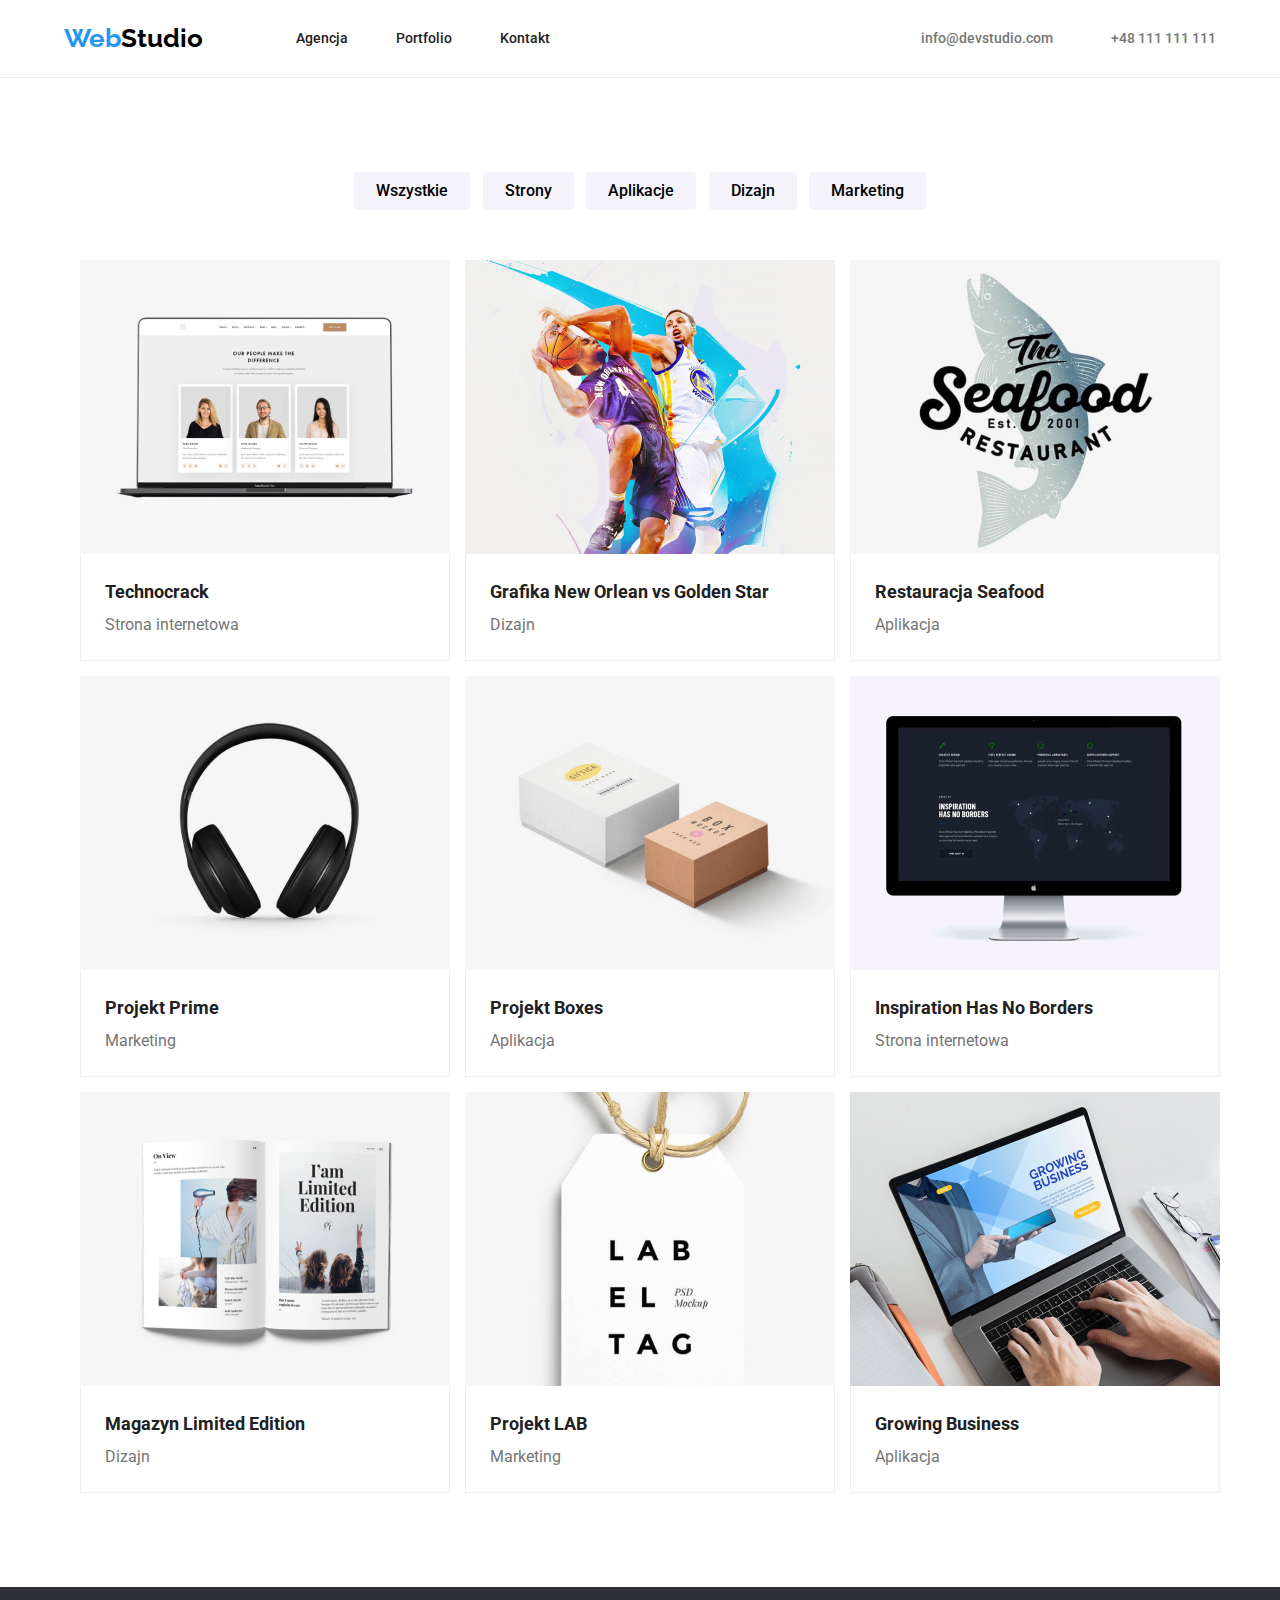
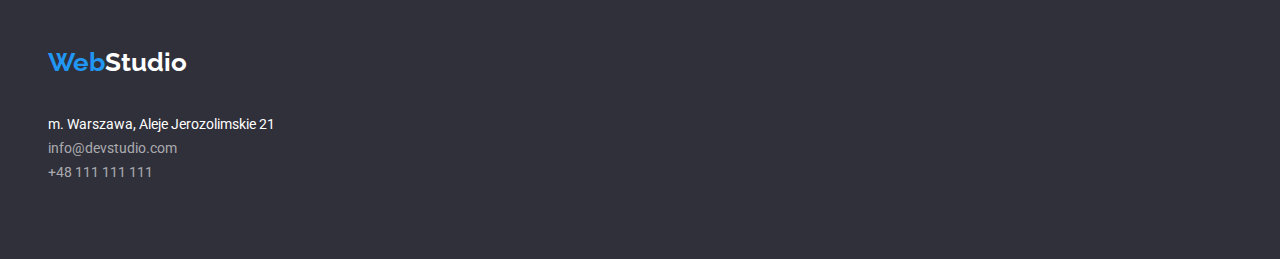
==== portfolio.html @ 22700892 "Homework 4" ====
<!DOCTYPE html>
<html lang="pl">
  <head>
    <meta charset="UTF-8" />
    <meta
      name="description"
      content="Efektywne Rozwiązania Dla Waszego Biznesu"
    />
    <title>Web Studio - Portfolio</title>
    <link
      rel="stylesheet"
      href="https://cdnjs.cloudflare.com/ajax/libs/modern-normalize/1.0.0/modern-normalize.min.css"
    />
    <link
      href="https://fonts.googleapis.com/css2?family=Raleway:wght@700&family=Roboto:wght@400;500;700;900&display=swap"
      rel="stylesheet"
    />
    <link rel="stylesheet" href="css/styles.css" />
  </head>

  <body>
    <header class="header-text container">
      <a href="index.html"
        ><span class="logo web">Web</span
        ><span class="logo studio">Studio</span></a
      >
      <nav>
        <ul class="header-navigation">
          <li><a href="index.html">Agencja</a></li>
          <li><a href="portfolio.html">Portfolio</a></li>
          <li><a href="#kontakt">Kontakt</a></li>
        </ul>
      </nav>
      <ul class="header-address">
        <li>
          <a class="contact" href="mailto:info@devstudio.com"
            >info@devstudio.com</a
          >
        </li>
        <li><a class="contact" href="tel:+48111111111">+48 111 111 111</a></li>
      </ul>
    </header>
    <main class="container">
      <section class="section">
        <ul class="portfolio-button">
          <li>
            <button type="button" class="button-main">Wszystkie</button>
          </li>
          <li><button type="button" class="button-main">Strony</button></li>
          <li>
            <button type="button" class="button-main">Aplikacje</button>
          </li>
          <li><button type="button" class="button-main">Dizajn</button></li>
          <li>
            <button type="button" class="button-main">Marketing</button>
          </li>
        </ul>
        <ul class="imagedecor-two">
          <li>
            <figure>
              <img
                src="images/img1portfolio.jpg"
                width="370"
                height="294"
                alt="laptop"
              />
              <figcaption>
                <h3>Technocrack</h3>
                <p>Strona internetowa</p>
              </figcaption>
            </figure>
          </li>
          <li>
            <figure>
              <img
                src="images/img2portfolio.jpg"
                width="370"
                height="294"
                alt="koszykarze"
              />
              <figcaption>
                <h3>Grafika New Orlean vs Golden Star</h3>
                <p>Dizajn</p>
              </figcaption>
            </figure>
          </li>
          <li>
            <figure>
              <img
                src="images/img3portfolio.jpg"
                width="370"
                height="294"
                alt="logo restauracji"
              />
              <figcaption>
                <h3>Restauracja Seafood</h3>
                <p>Aplikacja</p>
              </figcaption>
            </figure>
          </li>
          <li>
            <figure>
              <img
                src="images/img4portfolio.jpg"
                width="370"
                height="294"
                alt="słuchawki"
              />
              <figcaption>
                <h3>Projekt Prime</h3>
                <p>Marketing</p>
              </figcaption>
            </figure>
          </li>
          <li>
            <figure>
              <img
                src="images/img5portfolio.jpg"
                width="370"
                height="294"
                alt="kartonowe pudełka"
              />
              <figcaption>
                <h3>Projekt Boxes</h3>
                <p>Aplikacja</p>
              </figcaption>
            </figure>
          </li>
          <li>
            <figure>
              <img
                src="images/img6portfolio.jpg"
                width="370"
                height="294"
                alt="laptop"
              />
              <figcaption>
                <h3>Inspiration Has No Borders</h3>
                <p>Strona internetowa</p>
              </figcaption>
            </figure>
          </li>
          <li>
            <figure>
              <img
                src="images/img7portfolio.jpg"
                width="370"
                height="294"
                alt="gazeta"
              />
              <figcaption>
                <h3>Magazyn Limited Edition</h3>
                <p>Dizajn</p>
              </figcaption>
            </figure>
          </li>
          <li>
            <figure>
              <img
                src="images/img8portfolio.jpg"
                width="370"
                height="294"
                alt="przywieszka"
              />
              <figcaption>
                <h3>Projekt LAB</h3>
                <p>Marketing</p>
              </figcaption>
            </figure>
          </li>
          <li>
            <figure>
              <img
                src="images/img9portfolio.jpg"
                width="370"
                height="294"
                alt="laptop"
              />
              <figcaption>
                <h3>Growing Business</h3>
                <p>Aplikacja</p>
              </figcaption>
            </figure>
          </li>
        </ul>
      </section>
    </main>
    <footer class="footer-style container">
      <div class="content-width">
        <a href="index.html"
          ><span class="logo web">Web</span
          ><span class="logo studio-second">Studio</span></a
        >
        <address id="kontakt">
          <ul class="footer-address">
            <li>m. Warszawa, Aleje Jerozolimskie 21</li>
            <li>
              <a class="contact-footer" href="mailto:info@devstudio.com"
                >info@devstudio.com</a
              >
            </li>
            <li>
              <a class="contact-footer" href="tel:+48111111111"
                >+48 111 111 111</a
              >
            </li>
          </ul>
        </address>
      </div>
    </footer>
  </body>
</html>
---- css/styles.css ----
:root {
  --text-color: rgba(33, 33, 33, 1);
  --text-color-second: rgba(117, 117, 117, 1);
  --text-color-third: rgba(255, 255, 255, 1);
  --text-color-fourth: rgba(255, 255, 255, 0.6);
  --mark-color: rgba(33, 150, 243, 1);
  --studio-color: rgba(0, 0, 0, 1);
  --background-second: rgba(47, 48, 58, 1);
  --button-color: rgba(245, 244, 250, 1);
  --border-header: rgba(236, 236, 236, 1);
}

body {
  font-family: "Roboto", sans-serif;
  color: var(--text-color);
}

a {
  text-decoration: none;
  color: inherit;
}

a:hover,
a:focus {
  color: var(--mark-color);
}

.container > .section > .motto {
  width: 1200px;
  margin: 0 auto;
}

.content-width {
  max-width: 1200px;
  margin: 0 auto;
}

.logo {
  font-family: "Raleway", sans-serif;
  font-size: 26px;
  font-weight: 700;
  line-height: 1.19;
  text-decoration: none;
}

.web {
  color: var(--mark-color);
}

.studio {
  color: var(--studio-color);
}

.studio-second {
  color: var(--text-color-third);
}

.header-text {
  display: flex;
  margin: 0 auto;
  padding: 16px 21px 17px 21px;
  justify-content: center;
  align-items: center;
  border-bottom: 1px var(--border-header) solid;
  font-size: 14px;
  font-weight: 500;
  line-height: 1.17;
}

.header-navigation {
  display: flex;
  width: 347px;
  justify-content: space-between;
  padding: 0 0 0 93px;
  list-style: none;
}

.header-address {
  display: flex;
  width: 666px;
  padding: 0 0 0 371px;
  justify-content: space-between;
  list-style: none;
  /*
    border-color: rgb(0, 0, 0);
  border-width: 1px;
  border-style: dashed;*/
}

.contact {
  color: var(--text-color-second);
}

.section {
  padding: 94px 0 94px 0;
}

.section-two {
  padding: 0 0 94px 0;
}

.portfolio-button {
  display: flex;
  margin: 0 auto;
  padding: 0 0 50px 0;
  max-width: 572px;
  list-style: none;
  justify-content: space-between;
  /*border-color: pink;
  border-width: 1px;
  border-style: dashed;*/
}

.button-main {
  background-color: var(--button-color);
  padding: 6px 22px 6px 22px;
  border-style: none;
  border-radius: 4px;
  font-weight: 500;
  font-size: 16px;
  line-height: 1.62;
  cursor: pointer;
}

.button-main:hover,
.button-main:focus {
  background-color: var(--mark-color);
  padding: 6px 22px 6px 22px;
  border-radius: 4px;
  font-weight: 500;
  font-size: 16px;
  line-height: 1.62;
  color: var(--text-color-third);
  box-shadow: 0px 3px 1px rgba(0, 0, 0, 0.1), 0px 1px 2px rgba(0, 0, 0, 0.08),
    0px 2px 2px rgba(0, 0, 0, 0.12);
}

.footer-style {
  padding: 60px 0 60px 15px;
  margin: 0 auto;
  background-color: var(--background-second);
  color: var(--text-color-third);
  font-size: 14px;
  line-height: 1.71;
}

.footer-address {
  list-style: none;
  padding: 20px 0 0 0;
}

.contact-footer {
  color: var(--text-color-fourth);
}

#kontakt {
  font-style: normal;
  list-style: none;
}

.motto {
  padding: 200px 0 200px 0;
  background-color: var(--background-second);
  text-align: center;
}

.motto h1 {
  max-width: 696px;
  padding: 0 20px 30px 20px;
  color: var(--text-color-third);
  margin: auto;
  font-size: 44px;
  font-weight: 900;
  line-height: 1.36;
  text-transform: uppercase;
  text-align: center;
}

.button-alternative {
  background-color: var(--mark-color);
  width: 200px;
  height: 50px;
  box-shadow: 0px 4px 4px rgba(0, 0, 0, 0.15);
  border: none;
  border-radius: 4px;
  font-weight: 700;
  font-size: 16px;
  line-height: 1.87;
  color: var(--text-color-third);
  cursor: pointer;
}

.text-main {
  display: flex;
  margin: 0 auto;
  padding: 0;
  max-width: 1170px;
  list-style: none;
}

.text-main li:nth-child(-n + 3) {
  padding: 0 30px 0 0;
}

.header-third {
  margin: 0;
  font-size: 14px;
  font-weight: 700;
  line-height: 1.17;
  text-transform: uppercase;
}

.text-main-item {
  margin: 0;
  padding: 10px 0 0 0;
  font-size: 14px;
  line-height: 1.71;
  color: var(--text-color-second);
}

.header-second {
  margin: 0;
  font-size: 36px;
  font-weight: 700;
  line-height: 1.17;
  text-align: center;
}

.section-two-pictures {
  list-style: none;
  display: flex;
  padding: 50px 15px 0 15px;
  margin: 0 auto;
  justify-content: space-between;
}

#agencja {
  background-color: var(--button-color);
}

.imagedecor-one figure {
  background-color: var(--text-color-third);
  margin: 0;
  width: 270px;
  height: 368px;
  box-shadow: 0px 1px 3px rgba(0, 0, 0, 0.12), 0px 1px 1px rgba(0, 0, 0, 0.14),
    0px 2px 1px rgba(0, 0, 0, 0.2);
  border-radius: 0px 0px 4px 4px;
  font-size: 16px;
  font-weight: 500;
  line-height: 1.18;
  text-align: center;
}

.imagedecor-one {
  display: flex;
  list-style: none;
  margin: 0 auto;
  padding: 50px 15px 0 15px;
  justify-content: space-between;
}

.text-image p {
  font-size: 16px;
  font-weight: 400;
  line-height: 1.18;
  color: var(--text-color-second);
}

.imagedecor-two {
  display: flex;
  flex-wrap: wrap;
  gap: 15px;
  list-style: none;
  margin: 0 auto;
  max-width: 1200px;
}

.imagedecor-two figure {
  background-color: var(--text-color-third);
  margin: 0;
  width: 370px;
}

.imagedecor-two figcaption {
  border-left: 1px solid rgb(238, 238, 238);
  border-bottom: 1px solid rgb(238, 238, 238);
  border-right: 1px solid rgb(238, 238, 238);
  margin: 0;
  padding: 20px 24px 20px 24px;
}

.imagedecor-two img {
  display: block;
}

.imagedecor-two h3 {
  font-size: 18px;
  font-weight: 700;
  line-height: 2;
  margin: 0;
}

.imagedecor-two p {
  font-size: 16px;
  font-weight: 400;
  line-height: 1.87;
  margin: 0;
  color: var(--text-color-second);
}
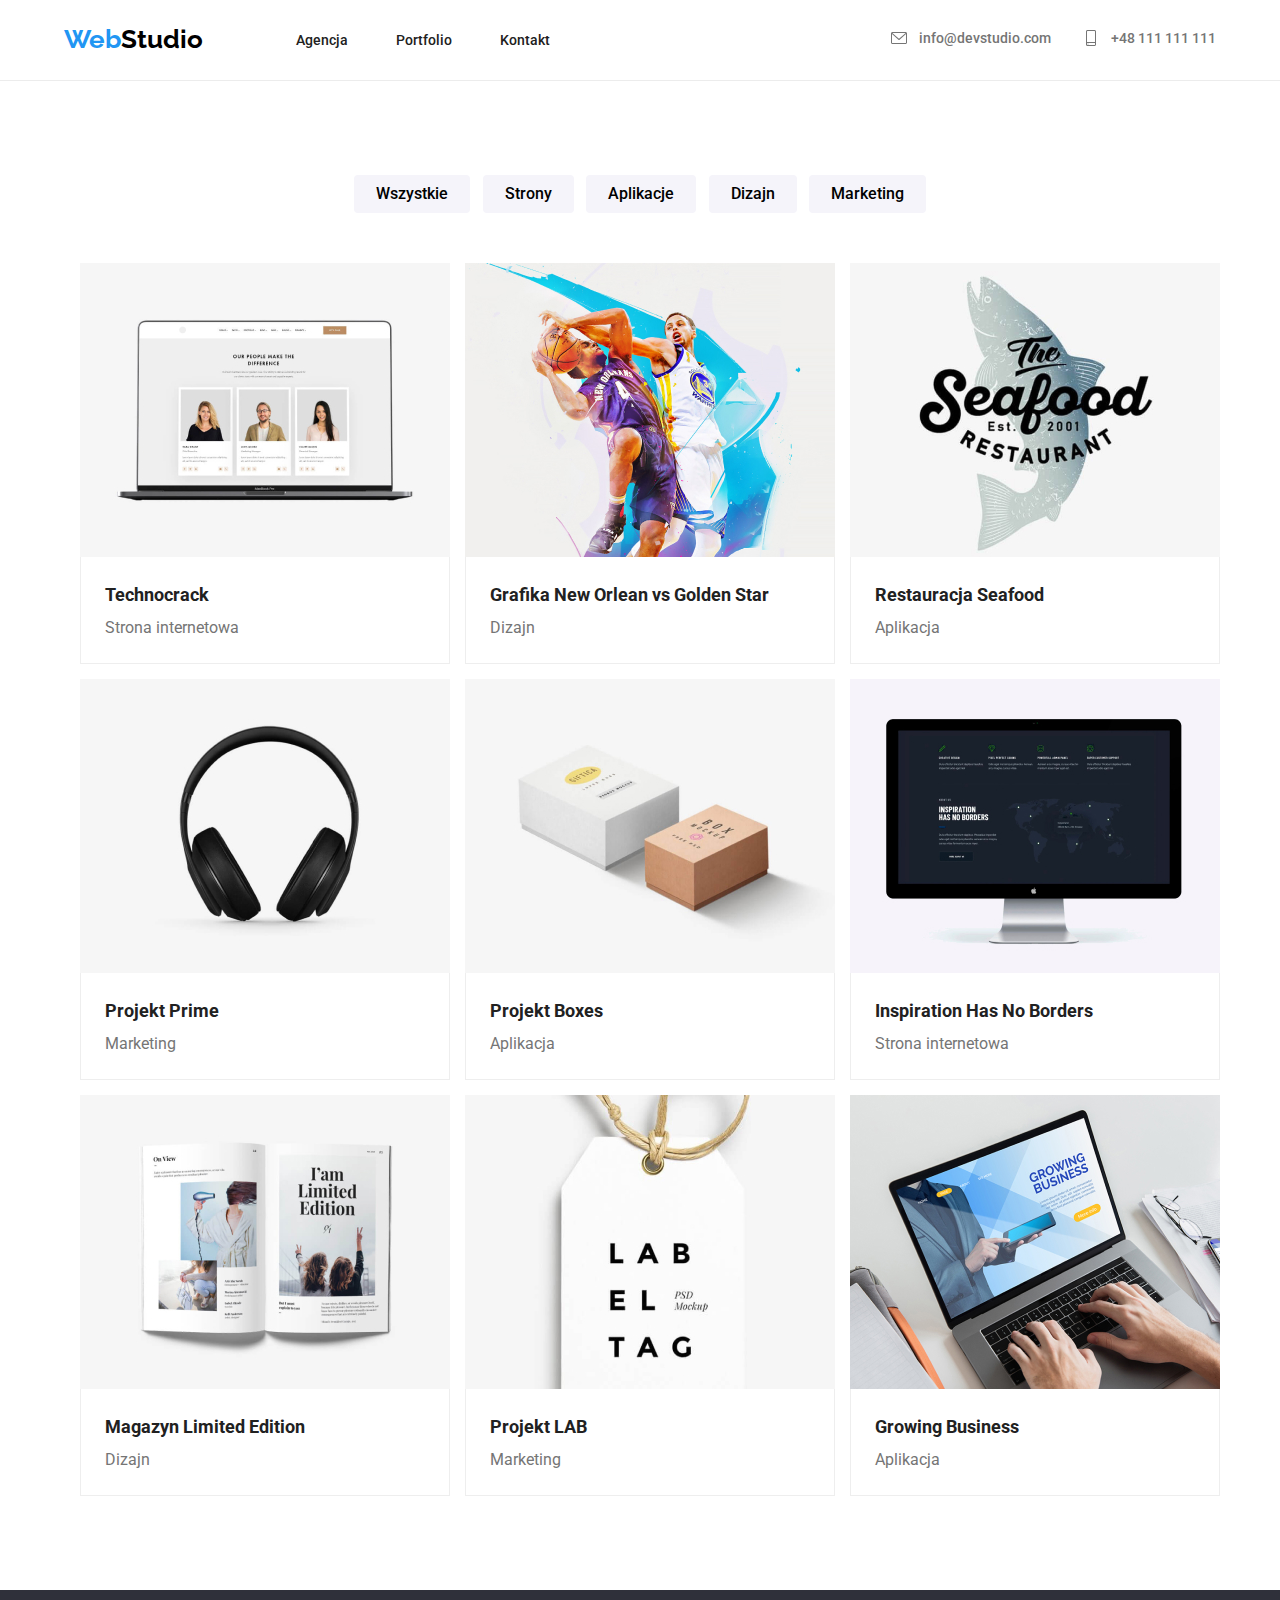
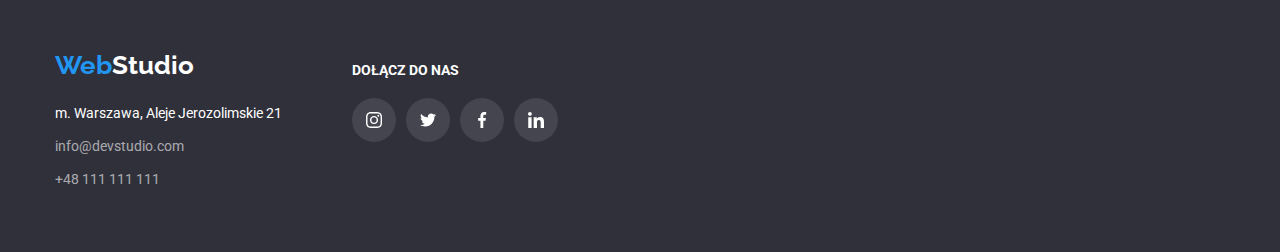
==== commit 909625a3: "homework finished" ====
--- a/portfolio.html
+++ b/portfolio.html
@@ -33,9 +33,23 @@
       </nav>
       <ul class="header-address">
         <li>
-          <a class="contact" href="mailto:info@devstudio.com"
-            >info@devstudio.com</a
+          <a class="contact" href="mailto:info@devstudio.com">
+            <svg class="icon-header">
+              <use href="./images/icons.svg#icon-envelope"></use>
+            </svg>
+          </a>
+        </li>
+        <li>
+          <a class="contact" href="mailto:info@devstudio.com">
+            info@devstudio.com</a
           >
+        </li>
+        <li>
+          <a class="contact" href="tel:+48111111111">
+            <svg class="icon-header smartphone">
+              <use href="./images/icons.svg#icon-smartphone"></use>
+            </svg>
+          </a>
         </li>
         <li><a class="contact" href="tel:+48111111111">+48 111 111 111</a></li>
       </ul>
@@ -186,26 +200,85 @@
       </section>
     </main>
     <footer class="footer-style container">
-      <div class="content-width">
-        <a href="index.html"
-          ><span class="logo web">Web</span
-          ><span class="logo studio-second">Studio</span></a
-        >
-        <address id="kontakt">
-          <ul class="footer-address">
-            <li>m. Warszawa, Aleje Jerozolimskie 21</li>
-            <li>
-              <a class="contact-footer" href="mailto:info@devstudio.com"
-                >info@devstudio.com</a
-              >
-            </li>
-            <li>
-              <a class="contact-footer" href="tel:+48111111111"
-                >+48 111 111 111</a
-              >
+      <div class="footer-content-width">
+        <section class="content-footer-one">
+          <a href="index.html"
+            ><span class="logo web">Web</span
+            ><span class="logo studio-second">Studio</span></a
+          >
+          <address id="kontakt">
+            <ul class="footer-address">
+              <li>m. Warszawa, Aleje Jerozolimskie 21</li>
+              <li>
+                <a class="contact-footer" href="mailto:info@devstudio.com"
+                  >info@devstudio.com</a
+                >
+              </li>
+              <li>
+                <a class="contact-footer" href="tel:+48111111111"
+                  >+48 111 111 111</a
+                >
+              </li>
+            </ul>
+          </address>
+        </section>
+        <section class="content-footer-two">
+          <h3 class="header-third footer-address">dołącz do nas</h3>
+          <ul class="footer-icons">
+            <li>
+              <a
+                href="https://www.instagram.com/"
+                target="_blank"
+                rel="noreferrer noopener"
+              >
+                <div class="icon-footer-background">
+                  <svg class="icon-footer">
+                    <use href="./images/icons.svg#icon-instagram"></use>
+                  </svg>
+                </div>
+              </a>
+            </li>
+            <li>
+              <a
+                href="https://twitter.com/"
+                target="_blank"
+                rel="noreferrer noopener"
+              >
+                <div class="icon-footer-background">
+                  <svg class="icon-footer">
+                    <use href="./images/icons.svg#icon-twitter"></use>
+                  </svg>
+                </div>
+              </a>
+            </li>
+            <li>
+              <a
+                href="https://www.facebook.com/"
+                target="_blank"
+                rel="noreferrer noopener"
+              >
+                <div class="icon-footer-background">
+                  <svg class="icon-footer">
+                    <use href="./images/icons.svg#icon-facebook"></use>
+                  </svg>
+                </div>
+              </a>
+            </li>
+            <li>
+              <a
+                href="https://www.linkedin.com/"
+                target="_blank"
+                rel="noreferrer noopener"
+              >
+                <div class="icon-footer-background">
+                  <svg class="icon-footer">
+                    <use href="./images/icons.svg#icon-linkedin"></use>
+                  </svg>
+                </div>
+              </a>
             </li>
           </ul>
-        </address>
+        </section>
       </div>
     </footer>
   </body>
--- a/css/styles.css
+++ b/css/styles.css
@@ -8,6 +8,7 @@
   --background-second: rgba(47, 48, 58, 1);
   --button-color: rgba(245, 244, 250, 1);
   --border-header: rgba(236, 236, 236, 1);
+  --icon-team-color: rgba(175, 177, 184, 1);
 }
 
 body {
@@ -33,6 +34,9 @@
 .content-width {
   max-width: 1200px;
   margin: 0 auto;
+  /* border-color: pink;
+  border-width: 1px;
+  border-style: dashed; */
 }
 
 .logo {
@@ -78,17 +82,19 @@
 .header-address {
   display: flex;
   width: 666px;
-  padding: 0 0 0 371px;
-  justify-content: space-between;
-  list-style: none;
-  /*
-    border-color: rgb(0, 0, 0);
-  border-width: 1px;
-  border-style: dashed;*/
+  padding: 0 0 0 325px;
+  justify-content: flex-end;
+  list-style: none;
+  align-items: flex-start;
 }
 
 .contact {
   color: var(--text-color-second);
+  padding: 0 0 0 10px;
+
+  /* border-color: rgb(0, 0, 0);
+  border-width: 1px;
+  border-style: dashed; */
 }
 
 .section {
@@ -136,21 +142,27 @@
 }
 
 .footer-style {
-  padding: 60px 0 60px 15px;
+  display: flex;
   margin: 0 auto;
   background-color: var(--background-second);
   color: var(--text-color-third);
   font-size: 14px;
   line-height: 1.71;
+  /* border-color: pink;
+  border-width: 1px;
+  border-style: dashed; */
 }
 
 .footer-address {
   list-style: none;
   padding: 20px 0 0 0;
+  margin: 0;
 }
 
 .contact-footer {
+  display: block;
   color: var(--text-color-fourth);
+  padding: 9px 0 0 0;
 }
 
 #kontakt {
@@ -160,7 +172,13 @@
 
 .motto {
   padding: 200px 0 200px 0;
-  background-color: var(--background-second);
+  background-image: linear-gradient(
+      to bottom,
+      rgba(47, 48, 58, 0.4),
+      rgba(47, 48, 58, 0.4)
+    ),
+    url(/images/imgbackground.jpg);
+  background-size: cover;
   text-align: center;
 }
 
@@ -242,7 +260,7 @@
   background-color: var(--text-color-third);
   margin: 0;
   width: 270px;
-  height: 368px;
+  height: 428px;
   box-shadow: 0px 1px 3px rgba(0, 0, 0, 0.12), 0px 1px 1px rgba(0, 0, 0, 0.14),
     0px 2px 1px rgba(0, 0, 0, 0.2);
   border-radius: 0px 0px 4px 4px;
@@ -280,6 +298,12 @@
   background-color: var(--text-color-third);
   margin: 0;
   width: 370px;
+}
+
+.imagedecor-two figure:hover,
+.imagedecor-two figure:focus {
+  box-shadow: 0px 1px 1px rgba(0, 0, 0, 0.12), 0px 4px 4px rgba(0, 0, 0, 0.06),
+    1px 4px 6px rgba(0, 0, 0, 0.16);
 }
 
 .imagedecor-two figcaption {
@@ -308,3 +332,145 @@
   margin: 0;
   color: var(--text-color-second);
 }
+
+.icon-header {
+  width: 20px;
+  height: 16px;
+  fill: var(--text-color-second);
+}
+
+.smartphone {
+  margin: 0 0 0 20px;
+}
+
+.icon-header:hover,
+.icon-header:focus {
+  fill: var(--mark-color);
+}
+
+.footer-icons {
+  list-style: none;
+  display: flex;
+  min-width: 206px;
+  padding: 20px 0 0 0;
+  margin: 0;
+  justify-content: space-between;
+  /* border-color: pink;
+  border-width: 1px;
+  border-style: dashed; */
+}
+
+.icon-footer {
+  width: 44px;
+  height: 44px;
+  padding: 14px;
+  fill: var(--text-color-third);
+  position: center;
+}
+
+.icon-footer-background {
+  max-width: 44px;
+  max-height: 44px;
+  background-color: rgba(255, 255, 255, 0.1);
+  border-radius: 50%;
+}
+
+.icon-footer-background:hover,
+.icon-footer-background:focus {
+  background-color: var(--mark-color);
+}
+
+.content-footer-one {
+  padding: 60px 0 60px 0;
+  margin: 0 0 0 0px;
+  /* border-color: pink;
+  border-width: 1px;
+  border-style: dashed; */
+}
+
+.content-footer-two {
+  padding: 52px 0 100px 70px;
+  margin: 0 0 0 0px;
+  /* border-color: pink;
+  border-width: 1px;
+  border-style: dashed; */
+}
+
+.footer-content-width {
+  min-width: 1200px;
+  padding: 0 0 0 15px;
+  display: flex;
+  margin: 0 auto;
+}
+
+.icon-main {
+  max-width: 270px;
+  max-height: 120px;
+  padding: 25px 0;
+  background-color: var(--button-color);
+  border-radius: 4px;
+  margin-bottom: 30px;
+}
+
+.icon-team {
+  width: 44px;
+  height: 44px;
+  padding: 14px;
+  fill: var(--icon-team-color);
+  position: center;
+}
+
+.icon-team:hover,
+.icon-team:focus {
+  fill: var(--text-color-third);
+}
+
+.icon-team-background {
+  max-width: 44px;
+  max-height: 44px;
+  background-color: rgba(255, 255, 255, 0.1);
+  border-radius: 50%;
+}
+
+.icon-team-background:hover,
+.icon-team-background:focus {
+  background-color: var(--mark-color);
+}
+
+.team-icons {
+  display: flex;
+  margin: 0 auto;
+  justify-content: space-between;
+  padding: 0 32px;
+  /* border-color: green;
+  border-width: 1px;
+  border-style: dashed; */
+}
+
+.section-clients-icons {
+  list-style: none;
+  display: flex;
+  max-width: 1200px;
+  padding: 50px 15px 0 15px;
+  margin: 0 auto;
+  justify-content: space-between;
+  /* border-color: green;
+  border-width: 1px;
+  border-style: dashed; */
+}
+
+.icon-clients {
+  width: 170px;
+  height: 92px;
+  border-radius: 4px;
+  fill: var(--icon-team-color);
+  border-color: var(--icon-team-color);
+  border-width: 1px;
+  border-style: solid;
+}
+
+.icon-clients:hover,
+.icon-clients:focus {
+  fill: var(--mark-color);
+  border-color: var(--mark-color);
+}
